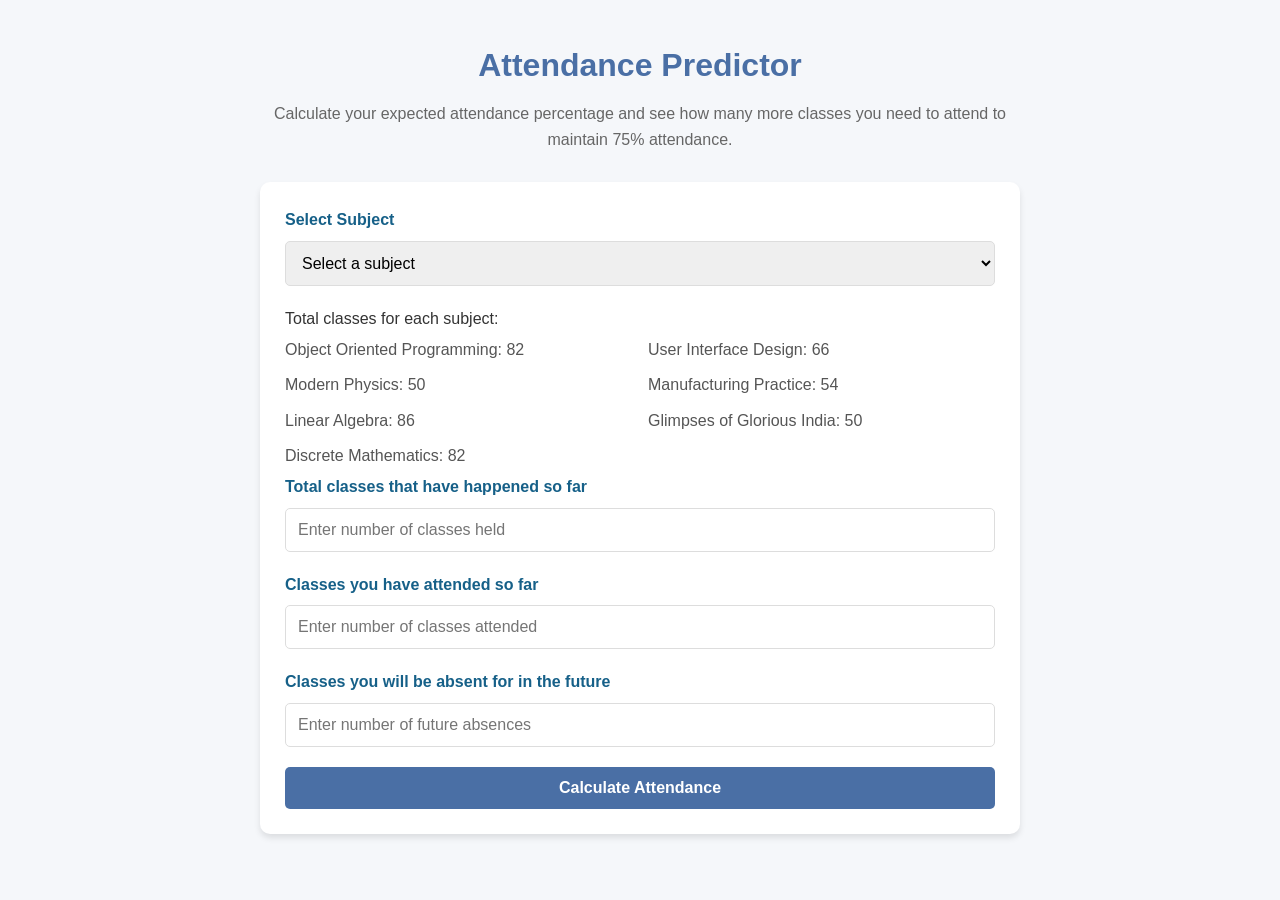
==== attendancepredictor.html @ 424a764b "attendance predictor for review 2" ====
<!DOCTYPE html>
<html lang="en">
<head>
    <meta charset="UTF-8">
    <meta name="viewport" content="width=device-width, initial-scale=1.0">
    <title>Attendance Predictor</title>
    <style>
        :root {
            --primary-color: #4a6fa5;
            --secondary-color: #166088;
            --accent-color: #4fc3f7;
            --background-color: #f5f7fa;
            --card-color: #ffffff;
            --text-color: #333333;
            --error-color: #e74c3c;
            --success-color: #2ecc71;
        }

        * {
            margin: 0;
            padding: 0;
            box-sizing: border-box;
            font-family: 'Segoe UI', Tahoma, Geneva, Verdana, sans-serif;
        }

        body {
            background-color: var(--background-color);
            color: var(--text-color);
            line-height: 1.6;
            padding: 20px;
        }

        .container {
            max-width: 800px;
            margin: 0 auto;
            padding: 20px;
        }

        header {
            text-align: center;
            margin-bottom: 30px;
        }

        h1 {
            color: var(--primary-color);
            margin-bottom: 10px;
        }

        .description {
            color: #666;
            margin-bottom: 20px;
        }

        .card {
            background-color: var(--card-color);
            border-radius: 10px;
            box-shadow: 0 4px 6px rgba(0, 0, 0, 0.1);
            padding: 25px;
            margin-bottom: 20px;
        }

        .form-group {
            margin-bottom: 20px;
        }

        label {
            display: block;
            margin-bottom: 8px;
            font-weight: 600;
            color: var(--secondary-color);
        }

        select, input {
            width: 100%;
            padding: 12px;
            border: 1px solid #ddd;
            border-radius: 5px;
            font-size: 16px;
            transition: border 0.3s;
        }

        select:focus, input:focus {
            border-color: var(--accent-color);
            outline: none;
            box-shadow: 0 0 0 2px rgba(79, 195, 247, 0.2);
        }

        button {
            background-color: var(--primary-color);
            color: white;
            border: none;
            padding: 12px 20px;
            border-radius: 5px;
            cursor: pointer;
            font-size: 16px;
            font-weight: 600;
            width: 100%;
            transition: background-color 0.3s;
        }

        button:hover {
            background-color: var(--secondary-color);
        }

        .results {
            display: none;
            margin-top: 30px;
        }

        .result-card {
            background-color: var(--card-color);
            border-radius: 10px;
            box-shadow: 0 4px 6px rgba(0, 0, 0, 0.1);
            padding: 20px;
            margin-bottom: 15px;
            border-left: 4px solid var(--accent-color);
        }

        .result-card h3 {
            color: var(--secondary-color);
            margin-bottom: 10px;
        }

        .error {
            color: var(--error-color);
            margin-top: 5px;
            font-size: 14px;
            display: none;
        }

        .subject-list {
            margin-top: 15px;
        }

        .subject-list ul {
            list-style-type: none;
            columns: 2;
        }

        .subject-list li {
            padding: 5px 0;
            color: #555;
        }

        @media (max-width: 600px) {
            .subject-list ul {
                columns: 1;
            }
            
            .container {
                padding: 10px;
            }
            
            .card {
                padding: 15px;
            }
        }

        .percentage-display {
            font-size: 24px;
            font-weight: bold;
            color: var(--primary-color);
            margin: 10px 0;
        }

        .good {
            color: var(--success-color);
        }

        .warning {
            color: #f39c12;
        }

        .danger {
            color: var(--error-color);
        }
    </style>
</head>
<body>
    <div class="container">
        <header>
            <h1>Attendance Predictor</h1>
            <p class="description">Calculate your expected attendance percentage and see how many more classes you need to attend to maintain 75% attendance.</p>
        </header>

        <div class="card">
            <div class="form-group">
                <label for="subject">Select Subject</label>
                <select id="subject" required>
                    <option value="" disabled selected>Select a subject</option>
                    <option value="object oriented programming">Object Oriented Programming</option>
                    <option value="modern physics">Modern Physics</option>
                    <option value="linear algebra">Linear Algebra</option>
                    <option value="discreate mathematics">Discrete Mathematics</option>
                    <option value="User Interface Design">User Interface Design</option>
                    <option value="manufacturing Practice">Manufacturing Practice</option>
                    <option value="Glimpses of glorious India">Glimpses of Glorious India</option>
                </select>
                <div id="subjectError" class="error">Please select a subject</div>
            </div>

            <div class="subject-list">
                <p>Total classes for each subject:</p>
                <ul>
                    <li>Object Oriented Programming: 82</li>
                    <li>Modern Physics: 50</li>
                    <li>Linear Algebra: 86</li>
                    <li>Discrete Mathematics: 82</li>
                    <li>User Interface Design: 66</li>
                    <li>Manufacturing Practice: 54</li>
                    <li>Glimpses of Glorious India: 50</li>
                </ul>
            </div>

            <div class="form-group">
                <label for="classesHappened">Total classes that have happened so far</label>
                <input type="number" id="classesHappened" min="0" placeholder="Enter number of classes held">
                <div id="happenedError" class="error">Please enter a valid number</div>
            </div>

            <div class="form-group">
                <label for="classesAttended">Classes you have attended so far</label>
                <input type="number" id="classesAttended" min="0" placeholder="Enter number of classes attended">
                <div id="attendedError" class="error">Please enter a valid number</div>
            </div>

            <div class="form-group">
                <label for="futureAbsences">Classes you will be absent for in the future</label>
                <input type="number" id="futureAbsences" min="0" placeholder="Enter number of future absences">
                <div id="absencesError" class="error">Please enter a valid number</div>
            </div>

            <button id="calculateBtn">Calculate Attendance</button>
        </div>

        <div id="results" class="results">
            <div class="result-card">
                <h3>Projected Attendance</h3>
                <div id="finalPercentage" class="percentage-display">0%</div>
                <p>This is your predicted attendance percentage at the end of the course based on your inputs.</p>
            </div>

            <div class="result-card">
                <h3>Attendance Recommendation</h3>
                <div id="additionalClasses" class="percentage-display">0</div>
                <p>To achieve 75% attendance, you need to attend this many additional classes beyond your current plan.</p>
            </div>
        </div>
    </div>

    <script>
        document.addEventListener('DOMContentLoaded', function() {
            const subjectSelect = document.getElementById('subject');
            const classesHappenedInput = document.getElementById('classesHappened');
            const classesAttendedInput = document.getElementById('classesAttended');
            const futureAbsencesInput = document.getElementById('futureAbsences');
            const calculateBtn = document.getElementById('calculateBtn');
            const resultsDiv = document.getElementById('results');
            const finalPercentageDiv = document.getElementById('finalPercentage');
            const additionalClassesDiv = document.getElementById('additionalClasses');
            
            // Error elements
            const subjectError = document.getElementById('subjectError');
            const happenedError = document.getElementById('happenedError');
            const attendedError = document.getElementById('attendedError');
            const absencesError = document.getElementById('absencesError');

            // Subject data
            const subjectData = {
                "object oriented programming": 82,
                "modern physics": 50,
                "linear algebra": 86,
                "discreate mathematics": 82,
                "User Interface Design": 66,
                "manufacturing Practice": 54,
                "Glimpses of glorious India": 50
            };

            calculateBtn.addEventListener('click', function() {
                // Reset errors
                subjectError.style.display = 'none';
                happenedError.style.display = 'none';
                attendedError.style.display = 'none';
                absencesError.style.display = 'none';
                
                // Validate inputs
                let isValid = true;
                
                if (!subjectSelect.value) {
                    subjectError.style.display = 'block';
                    isValid = false;
                }
                
                if (!classesHappenedInput.value || isNaN(classesHappenedInput.value)) {
                    happenedError.style.display = 'block';
                    isValid = false;
                }
                
                if (!classesAttendedInput.value || isNaN(classesAttendedInput.value)) {
                    attendedError.style.display = 'block';
                    isValid = false;
                }
                
                if (!futureAbsencesInput.value || isNaN(futureAbsencesInput.value)) {
                    absencesError.style.display = 'block';
                    isValid = false;
                }
                
                if (!isValid) return;
                
                // Get values
                const subject = subjectSelect.value;
                const currentTotalHappened = parseInt(classesHappenedInput.value);
                const classesAttended = parseInt(classesAttendedInput.value);
                const futureAbsences = parseInt(futureAbsencesInput.value);
                
                // Validate numbers
                if (classesAttended > currentTotalHappened) {
                    attendedError.textContent = "Attended classes can't be more than total classes";
                    attendedError.style.display = 'block';
                    return;
                }
                
                // Perform calculations
                const endOfCourseTotal = subjectData[subject];
                const remainingClasses = endOfCourseTotal - currentTotalHappened;
                
                if (futureAbsences > remainingClasses) {
                    absencesError.textContent = "Future absences can't be more than remaining classes";
                    absencesError.style.display = 'block';
                    return;
                }
                
                const totalAttendedEnd = classesAttended + (remainingClasses - futureAbsences);
                const finalAttendancePercentage = (totalAttendedEnd / endOfCourseTotal) * 100;
                
                const totalAbsences = (currentTotalHappened - classesAttended) + futureAbsences;
                const requiredAttended75 = 3 * totalAbsences;
                const additionalClassesNeeded = Math.max(0, requiredAttended75 - classesAttended);
                
                // Display results
                finalPercentageDiv.textContent = finalAttendancePercentage.toFixed(2) + '%';
                
                // Color code based on percentage
                if (finalAttendancePercentage >= 75) {
                    finalPercentageDiv.className = 'percentage-display good';
                } else if (finalAttendancePercentage >= 60) {
                    finalPercentageDiv.className = 'percentage-display warning';
                } else {
                    finalPercentageDiv.className = 'percentage-display danger';
                }
                
                additionalClassesDiv.textContent = additionalClassesNeeded.toFixed(0);
                
                // Color code based on additional classes needed
                if (additionalClassesNeeded === 0) {
                    additionalClassesDiv.className = 'percentage-display good';
                } else if (additionalClassesNeeded <= 5) {
                    additionalClassesDiv.className = 'percentage-display warning';
                } else {
                    additionalClassesDiv.className = 'percentage-display danger';
                }
                
                resultsDiv.style.display = 'block';
                
                // Scroll to results
                resultsDiv.scrollIntoView({ behavior: 'smooth' });
            });
        });
    </script>
</body>
</html>
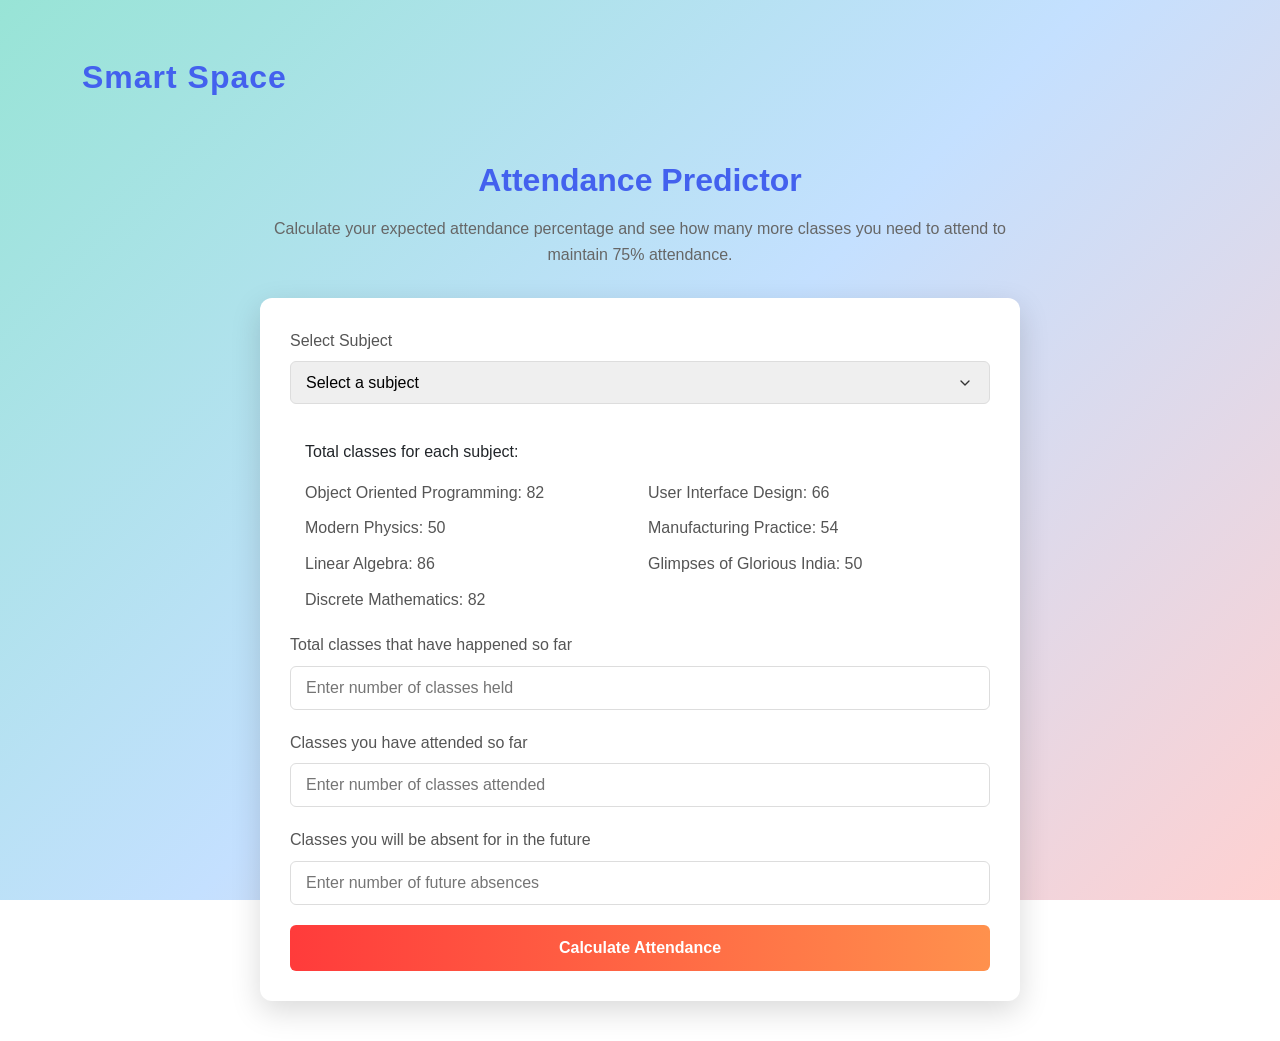
==== commit 8535c434: "Add files via upload review v2" ====
--- a/attendancepredictor.html
+++ b/attendancepredictor.html
@@ -1,372 +1,446 @@
-<!DOCTYPE html>
-<html lang="en">
-<head>
-    <meta charset="UTF-8">
-    <meta name="viewport" content="width=device-width, initial-scale=1.0">
-    <title>Attendance Predictor</title>
-    <style>
-        :root {
-            --primary-color: #4a6fa5;
-            --secondary-color: #166088;
-            --accent-color: #4fc3f7;
-            --background-color: #f5f7fa;
-            --card-color: #ffffff;
-            --text-color: #333333;
-            --error-color: #e74c3c;
-            --success-color: #2ecc71;
-        }
-
-        * {
-            margin: 0;
-            padding: 0;
-            box-sizing: border-box;
-            font-family: 'Segoe UI', Tahoma, Geneva, Verdana, sans-serif;
-        }
-
-        body {
-            background-color: var(--background-color);
-            color: var(--text-color);
-            line-height: 1.6;
-            padding: 20px;
-        }
-
-        .container {
-            max-width: 800px;
-            margin: 0 auto;
-            padding: 20px;
-        }
-
-        header {
-            text-align: center;
-            margin-bottom: 30px;
-        }
-
-        h1 {
-            color: var(--primary-color);
-            margin-bottom: 10px;
-        }
-
-        .description {
-            color: #666;
-            margin-bottom: 20px;
-        }
-
-        .card {
-            background-color: var(--card-color);
-            border-radius: 10px;
-            box-shadow: 0 4px 6px rgba(0, 0, 0, 0.1);
-            padding: 25px;
-            margin-bottom: 20px;
-        }
-
-        .form-group {
-            margin-bottom: 20px;
-        }
-
-        label {
-            display: block;
-            margin-bottom: 8px;
-            font-weight: 600;
-            color: var(--secondary-color);
-        }
-
-        select, input {
-            width: 100%;
-            padding: 12px;
-            border: 1px solid #ddd;
-            border-radius: 5px;
-            font-size: 16px;
-            transition: border 0.3s;
-        }
-
-        select:focus, input:focus {
-            border-color: var(--accent-color);
-            outline: none;
-            box-shadow: 0 0 0 2px rgba(79, 195, 247, 0.2);
-        }
-
-        button {
-            background-color: var(--primary-color);
-            color: white;
-            border: none;
-            padding: 12px 20px;
-            border-radius: 5px;
-            cursor: pointer;
-            font-size: 16px;
-            font-weight: 600;
-            width: 100%;
-            transition: background-color 0.3s;
-        }
-
-        button:hover {
-            background-color: var(--secondary-color);
-        }
-
-        .results {
-            display: none;
-            margin-top: 30px;
-        }
-
-        .result-card {
-            background-color: var(--card-color);
-            border-radius: 10px;
-            box-shadow: 0 4px 6px rgba(0, 0, 0, 0.1);
-            padding: 20px;
-            margin-bottom: 15px;
-            border-left: 4px solid var(--accent-color);
-        }
-
-        .result-card h3 {
-            color: var(--secondary-color);
-            margin-bottom: 10px;
-        }
-
-        .error {
-            color: var(--error-color);
-            margin-top: 5px;
-            font-size: 14px;
-            display: none;
-        }
-
-        .subject-list {
-            margin-top: 15px;
-        }
-
-        .subject-list ul {
-            list-style-type: none;
-            columns: 2;
-        }
-
-        .subject-list li {
-            padding: 5px 0;
-            color: #555;
-        }
-
-        @media (max-width: 600px) {
-            .subject-list ul {
-                columns: 1;
-            }
-            
-            .container {
-                padding: 10px;
-            }
-            
-            .card {
-                padding: 15px;
-            }
-        }
-
-        .percentage-display {
-            font-size: 24px;
-            font-weight: bold;
-            color: var(--primary-color);
-            margin: 10px 0;
-        }
-
-        .good {
-            color: var(--success-color);
-        }
-
-        .warning {
-            color: #f39c12;
-        }
-
-        .danger {
-            color: var(--error-color);
-        }
-    </style>
-</head>
-<body>
-    <div class="container">
-        <header>
-            <h1>Attendance Predictor</h1>
-            <p class="description">Calculate your expected attendance percentage and see how many more classes you need to attend to maintain 75% attendance.</p>
-        </header>
-
-        <div class="card">
-            <div class="form-group">
-                <label for="subject">Select Subject</label>
-                <select id="subject" required>
-                    <option value="" disabled selected>Select a subject</option>
-                    <option value="object oriented programming">Object Oriented Programming</option>
-                    <option value="modern physics">Modern Physics</option>
-                    <option value="linear algebra">Linear Algebra</option>
-                    <option value="discreate mathematics">Discrete Mathematics</option>
-                    <option value="User Interface Design">User Interface Design</option>
-                    <option value="manufacturing Practice">Manufacturing Practice</option>
-                    <option value="Glimpses of glorious India">Glimpses of Glorious India</option>
-                </select>
-                <div id="subjectError" class="error">Please select a subject</div>
-            </div>
-
-            <div class="subject-list">
-                <p>Total classes for each subject:</p>
-                <ul>
-                    <li>Object Oriented Programming: 82</li>
-                    <li>Modern Physics: 50</li>
-                    <li>Linear Algebra: 86</li>
-                    <li>Discrete Mathematics: 82</li>
-                    <li>User Interface Design: 66</li>
-                    <li>Manufacturing Practice: 54</li>
-                    <li>Glimpses of Glorious India: 50</li>
-                </ul>
-            </div>
-
-            <div class="form-group">
-                <label for="classesHappened">Total classes that have happened so far</label>
-                <input type="number" id="classesHappened" min="0" placeholder="Enter number of classes held">
-                <div id="happenedError" class="error">Please enter a valid number</div>
-            </div>
-
-            <div class="form-group">
-                <label for="classesAttended">Classes you have attended so far</label>
-                <input type="number" id="classesAttended" min="0" placeholder="Enter number of classes attended">
-                <div id="attendedError" class="error">Please enter a valid number</div>
-            </div>
-
-            <div class="form-group">
-                <label for="futureAbsences">Classes you will be absent for in the future</label>
-                <input type="number" id="futureAbsences" min="0" placeholder="Enter number of future absences">
-                <div id="absencesError" class="error">Please enter a valid number</div>
-            </div>
-
-            <button id="calculateBtn">Calculate Attendance</button>
-        </div>
-
-        <div id="results" class="results">
-            <div class="result-card">
-                <h3>Projected Attendance</h3>
-                <div id="finalPercentage" class="percentage-display">0%</div>
-                <p>This is your predicted attendance percentage at the end of the course based on your inputs.</p>
-            </div>
-
-            <div class="result-card">
-                <h3>Attendance Recommendation</h3>
-                <div id="additionalClasses" class="percentage-display">0</div>
-                <p>To achieve 75% attendance, you need to attend this many additional classes beyond your current plan.</p>
-            </div>
-        </div>
-    </div>
-
-    <script>
-        document.addEventListener('DOMContentLoaded', function() {
-            const subjectSelect = document.getElementById('subject');
-            const classesHappenedInput = document.getElementById('classesHappened');
-            const classesAttendedInput = document.getElementById('classesAttended');
-            const futureAbsencesInput = document.getElementById('futureAbsences');
-            const calculateBtn = document.getElementById('calculateBtn');
-            const resultsDiv = document.getElementById('results');
-            const finalPercentageDiv = document.getElementById('finalPercentage');
-            const additionalClassesDiv = document.getElementById('additionalClasses');
-            
-            // Error elements
-            const subjectError = document.getElementById('subjectError');
-            const happenedError = document.getElementById('happenedError');
-            const attendedError = document.getElementById('attendedError');
-            const absencesError = document.getElementById('absencesError');
-
-            // Subject data
-            const subjectData = {
-                "object oriented programming": 82,
-                "modern physics": 50,
-                "linear algebra": 86,
-                "discreate mathematics": 82,
-                "User Interface Design": 66,
-                "manufacturing Practice": 54,
-                "Glimpses of glorious India": 50
-            };
-
-            calculateBtn.addEventListener('click', function() {
-                // Reset errors
-                subjectError.style.display = 'none';
-                happenedError.style.display = 'none';
-                attendedError.style.display = 'none';
-                absencesError.style.display = 'none';
-                
-                // Validate inputs
-                let isValid = true;
-                
-                if (!subjectSelect.value) {
-                    subjectError.style.display = 'block';
-                    isValid = false;
-                }
-                
-                if (!classesHappenedInput.value || isNaN(classesHappenedInput.value)) {
-                    happenedError.style.display = 'block';
-                    isValid = false;
-                }
-                
-                if (!classesAttendedInput.value || isNaN(classesAttendedInput.value)) {
-                    attendedError.style.display = 'block';
-                    isValid = false;
-                }
-                
-                if (!futureAbsencesInput.value || isNaN(futureAbsencesInput.value)) {
-                    absencesError.style.display = 'block';
-                    isValid = false;
-                }
-                
-                if (!isValid) return;
-                
-                // Get values
-                const subject = subjectSelect.value;
-                const currentTotalHappened = parseInt(classesHappenedInput.value);
-                const classesAttended = parseInt(classesAttendedInput.value);
-                const futureAbsences = parseInt(futureAbsencesInput.value);
-                
-                // Validate numbers
-                if (classesAttended > currentTotalHappened) {
-                    attendedError.textContent = "Attended classes can't be more than total classes";
-                    attendedError.style.display = 'block';
-                    return;
-                }
-                
-                // Perform calculations
-                const endOfCourseTotal = subjectData[subject];
-                const remainingClasses = endOfCourseTotal - currentTotalHappened;
-                
-                if (futureAbsences > remainingClasses) {
-                    absencesError.textContent = "Future absences can't be more than remaining classes";
-                    absencesError.style.display = 'block';
-                    return;
-                }
-                
-                const totalAttendedEnd = classesAttended + (remainingClasses - futureAbsences);
-                const finalAttendancePercentage = (totalAttendedEnd / endOfCourseTotal) * 100;
-                
-                const totalAbsences = (currentTotalHappened - classesAttended) + futureAbsences;
-                const requiredAttended75 = 3 * totalAbsences;
-                const additionalClassesNeeded = Math.max(0, requiredAttended75 - classesAttended);
-                
-                // Display results
-                finalPercentageDiv.textContent = finalAttendancePercentage.toFixed(2) + '%';
-                
-                // Color code based on percentage
-                if (finalAttendancePercentage >= 75) {
-                    finalPercentageDiv.className = 'percentage-display good';
-                } else if (finalAttendancePercentage >= 60) {
-                    finalPercentageDiv.className = 'percentage-display warning';
-                } else {
-                    finalPercentageDiv.className = 'percentage-display danger';
-                }
-                
-                additionalClassesDiv.textContent = additionalClassesNeeded.toFixed(0);
-                
-                // Color code based on additional classes needed
-                if (additionalClassesNeeded === 0) {
-                    additionalClassesDiv.className = 'percentage-display good';
-                } else if (additionalClassesNeeded <= 5) {
-                    additionalClassesDiv.className = 'percentage-display warning';
-                } else {
-                    additionalClassesDiv.className = 'percentage-display danger';
-                }
-                
-                resultsDiv.style.display = 'block';
-                
-                // Scroll to results
-                resultsDiv.scrollIntoView({ behavior: 'smooth' });
-            });
-        });
-    </script>
-</body>
+<!DOCTYPE html>
+<html lang="en">
+<head>
+    <meta charset="UTF-8">
+    <meta name="viewport" content="width=device-width, initial-scale=1.0">
+    <title>Smart Space - Attendance Predictor</title>
+    <style>
+        :root {
+            --primary: #4361ee;
+            --secondary: #3f37c9;
+            --accent: #4cc9f0;
+            --light: #f8f9fa;
+            --dark: #212529;
+            --gradient-start: #98e4d6;
+            --gradient-mid: #c4e0ff;
+            --gradient-end: #ffd1d1;
+            --success-color: #2ecc71;
+            --warning-color: #f39c12;
+            --error-color: #e74c3c;
+        }
+
+        * {
+            margin: 0;
+            padding: 0;
+            box-sizing: border-box;
+            font-family: "Arial", sans-serif;
+        }
+
+        html, body {
+            height: 100%;
+            width: 100%;
+        }
+
+        body {
+            background: linear-gradient(135deg, var(--gradient-start) 0%, var(--gradient-mid) 50%, var(--gradient-end) 100%);
+            background-attachment: fixed;
+            background-size: cover;
+            color: var(--dark);
+            line-height: 1.6;
+            padding: 20px;
+        }
+
+        .nav-container {
+            display: flex;
+            justify-content: space-between;
+            align-items: center;
+            padding: 1.5rem 5%;
+            position: relative;
+            z-index: 100;
+        }
+
+        .logo {
+            font-family: 'Arial', sans-serif;
+            font-size: 2rem;
+            font-weight: 700;
+            color: var(--primary);
+            text-decoration: none;
+            letter-spacing: 1px;
+            position: relative;
+            padding: 0.5rem 0;
+        }
+
+        .logo::after {
+            content: '';
+            position: absolute;
+            bottom: 0;
+            left: 0;
+            width: 100%;
+            height: 3px;
+            background: linear-gradient(90deg, var(--primary), var(--accent));
+            transform: scaleX(0);
+            transform-origin: right;
+            transition: transform 0.4s ease;
+        }
+
+        .logo:hover::after {
+            transform: scaleX(1);
+            transform-origin: left;
+        }
+
+        .container {
+            max-width: 800px;
+            margin: 0 auto;
+            padding: 20px;
+        }
+
+        header {
+            text-align: center;
+            margin-bottom: 30px;
+        }
+
+        h1 {
+            color: var(--primary);
+            margin-bottom: 10px;
+            font-size: 32px;
+        }
+
+        .description {
+            color: #666;
+            margin-bottom: 20px;
+        }
+
+        .card {
+            background-color: white;
+            border-radius: 12px;
+            box-shadow: 0 10px 30px rgba(0, 0, 0, 0.15);
+            padding: 30px;
+            margin-bottom: 20px;
+        }
+
+        .form-group {
+            margin-bottom: 20px;
+        }
+
+        label {
+            display: block;
+            margin-bottom: 8px;
+            font-weight: 500;
+            color: #555;
+        }
+
+        select, input {
+            width: 100%;
+            padding: 12px 15px;
+            border: 1px solid #ddd;
+            border-radius: 6px;
+            font-size: 16px;
+            transition: border-color 0.3s;
+        }
+
+        select:focus, input:focus {
+            border-color: var(--primary);
+            outline: none;
+        }
+
+        select {
+            appearance: none;
+            -webkit-appearance: none;
+            -moz-appearance: none;
+            background-image: url("data:image/svg+xml;charset=UTF-8,%3csvg xmlns='http://www.w3.org/2000/svg' viewBox='0 0 24 24' fill='none' stroke='%23333' stroke-width='2' stroke-linecap='round' stroke-linejoin='round'%3e%3cpolyline points='6 9 12 15 18 9'%3e%3c/polyline%3e%3c/svg%3e");
+            background-repeat: no-repeat;
+            background-position: right 1rem center;
+            background-size: 1em;
+        }
+
+        button {
+            width: 100%;
+            padding: 14px;
+            background: linear-gradient(90deg, #ff3b3b 0%, #ff914d 100%);
+            color: white;
+            border: none;
+            border-radius: 6px;
+            font-size: 16px;
+            font-weight: 600;
+            cursor: pointer;
+            transition: transform 0.2s ease, box-shadow 0.2s ease;
+        }
+
+        button:hover {
+            transform: translateY(-2px);
+            box-shadow: 0 5px 15px rgba(255, 59, 59, 0.3);
+        }
+
+        .results {
+            display: none;
+            margin-top: 30px;
+        }
+
+        .result-card {
+            background-color: white;
+            border-radius: 12px;
+            box-shadow: 0 10px 30px rgba(0, 0, 0, 0.15);
+            padding: 25px;
+            margin-bottom: 20px;
+            border-left: 4px solid var(--primary);
+        }
+
+        .result-card h3 {
+            color: var(--primary);
+            margin-bottom: 15px;
+            font-size: 22px;
+        }
+
+        .error {
+            color: var(--error-color);
+            margin-top: 5px;
+            font-size: 14px;
+            display: none;
+        }
+
+        .subject-list {
+            margin-top: 15px;
+            background-color: rgba(255, 255, 255, 0.6);
+            padding: 15px;
+            border-radius: 8px;
+        }
+
+        .subject-list ul {
+            list-style-type: none;
+            columns: 2;
+            margin-top: 10px;
+        }
+
+        .subject-list li {
+            padding: 5px 0;
+            color: #555;
+        }
+
+        @media (max-width: 768px) {
+            .subject-list ul {
+                columns: 1;
+            }
+            
+            .container {
+                padding: 10px;
+            }
+            
+            .card {
+                padding: 20px;
+            }
+        }
+
+        .percentage-display {
+            font-size: 28px;
+            font-weight: bold;
+            color: var(--primary);
+            margin: 15px 0;
+            text-align: center;
+        }
+
+        .good {
+            color: var(--success-color);
+        }
+
+        .warning {
+            color: var(--warning-color);
+        }
+
+        .danger {
+            color: var(--error-color);
+        }
+    </style>
+    <link rel="preconnect" href="https://fonts.gstatic.com" crossorigin>
+    <link href="https://fonts.googleapis.com/css2?family=Big+Shoulders+Stencil:opsz,wght@10..72,100..900&family=Kanit:ital,wght@0,100;0,200;0,300;0,400;0,500;0,600;0,700;0,800;0,900;1,100;1,200;1,300;1,400;1,500;1,600;1,700;1,800;1,900&display=swap" rel="stylesheet">
+    <link rel="stylesheet" href="css/universal.css">
+</head>
+<body>
+    <div class="header">
+        <div class="nav-container">
+            <a href="realhome.html" class="logo">Smart Space</a>
+        </div>
+    </div>
+
+    <div class="container">
+        <header>
+            <h1>Attendance Predictor</h1>
+            <p class="description">Calculate your expected attendance percentage and see how many more classes you need to attend to maintain 75% attendance.</p>
+        </header>
+
+        <div class="card">
+            <div class="form-group">
+                <label for="subject">Select Subject</label>
+                <select id="subject" required>
+                    <option value="" disabled selected>Select a subject</option>
+                    <option value="object oriented programming">Object Oriented Programming</option>
+                    <option value="modern physics">Modern Physics</option>
+                    <option value="linear algebra">Linear Algebra</option>
+                    <option value="discreate mathematics">Discrete Mathematics</option>
+                    <option value="User Interface Design">User Interface Design</option>
+                    <option value="manufacturing Practice">Manufacturing Practice</option>
+                    <option value="Glimpses of glorious India">Glimpses of Glorious India</option>
+                </select>
+                <div id="subjectError" class="error">Please select a subject</div>
+            </div>
+
+            <div class="subject-list">
+                <p>Total classes for each subject:</p>
+                <ul>
+                    <li>Object Oriented Programming: 82</li>
+                    <li>Modern Physics: 50</li>
+                    <li>Linear Algebra: 86</li>
+                    <li>Discrete Mathematics: 82</li>
+                    <li>User Interface Design: 66</li>
+                    <li>Manufacturing Practice: 54</li>
+                    <li>Glimpses of Glorious India: 50</li>
+                </ul>
+            </div>
+
+            <div class="form-group">
+                <label for="classesHappened">Total classes that have happened so far</label>
+                <input type="number" id="classesHappened" min="0" placeholder="Enter number of classes held">
+                <div id="happenedError" class="error">Please enter a valid number</div>
+            </div>
+
+            <div class="form-group">
+                <label for="classesAttended">Classes you have attended so far</label>
+                <input type="number" id="classesAttended" min="0" placeholder="Enter number of classes attended">
+                <div id="attendedError" class="error">Please enter a valid number</div>
+            </div>
+
+            <div class="form-group">
+                <label for="futureAbsences">Classes you will be absent for in the future</label>
+                <input type="number" id="futureAbsences" min="0" placeholder="Enter number of future absences">
+                <div id="absencesError" class="error">Please enter a valid number</div>
+            </div>
+
+            <button id="calculateBtn">Calculate Attendance</button>
+        </div>
+
+        <div id="results" class="results">
+            <div class="result-card">
+                <h3>Projected Attendance</h3>
+                <div id="finalPercentage" class="percentage-display">0%</div>
+                <p>This is your predicted attendance percentage at the end of the course based on your inputs.</p>
+            </div>
+
+            <div class="result-card">
+                <h3>Attendance Recommendation</h3>
+                <div id="additionalClasses" class="percentage-display">0</div>
+                <p>To achieve 75% attendance, you need to attend this many additional classes beyond your current plan.</p>
+            </div>
+        </div>
+    </div>
+
+    <script>
+        document.addEventListener('DOMContentLoaded', function() {
+            const subjectSelect = document.getElementById('subject');
+            const classesHappenedInput = document.getElementById('classesHappened');
+            const classesAttendedInput = document.getElementById('classesAttended');
+            const futureAbsencesInput = document.getElementById('futureAbsences');
+            const calculateBtn = document.getElementById('calculateBtn');
+            const resultsDiv = document.getElementById('results');
+            const finalPercentageDiv = document.getElementById('finalPercentage');
+            const additionalClassesDiv = document.getElementById('additionalClasses');
+            
+            // Error elements
+            const subjectError = document.getElementById('subjectError');
+            const happenedError = document.getElementById('happenedError');
+            const attendedError = document.getElementById('attendedError');
+            const absencesError = document.getElementById('absencesError');
+
+            // Subject data
+            const subjectData = {
+                "object oriented programming": 82,
+                "modern physics": 50,
+                "linear algebra": 86,
+                "discreate mathematics": 82,
+                "User Interface Design": 66,
+                "manufacturing Practice": 54,
+                "Glimpses of glorious India": 50
+            };
+
+            calculateBtn.addEventListener('click', function() {
+                // Reset errors
+                subjectError.style.display = 'none';
+                happenedError.style.display = 'none';
+                attendedError.style.display = 'none';
+                absencesError.style.display = 'none';
+                
+                // Validate inputs
+                let isValid = true;
+                
+                if (!subjectSelect.value) {
+                    subjectError.style.display = 'block';
+                    isValid = false;
+                }
+                
+                if (!classesHappenedInput.value || isNaN(classesHappenedInput.value)) {
+                    happenedError.style.display = 'block';
+                    isValid = false;
+                }
+                
+                if (!classesAttendedInput.value || isNaN(classesAttendedInput.value)) {
+                    attendedError.style.display = 'block';
+                    isValid = false;
+                }
+                
+                if (!futureAbsencesInput.value || isNaN(futureAbsencesInput.value)) {
+                    absencesError.style.display = 'block';
+                    isValid = false;
+                }
+                
+                if (!isValid) return;
+                
+                // Get values
+                const subject = subjectSelect.value;
+                const currentTotalHappened = parseInt(classesHappenedInput.value);
+                const classesAttended = parseInt(classesAttendedInput.value);
+                const futureAbsences = parseInt(futureAbsencesInput.value);
+                
+                // Validate numbers
+                if (classesAttended > currentTotalHappened) {
+                    attendedError.textContent = "Attended classes can't be more than total classes";
+                    attendedError.style.display = 'block';
+                    return;
+                }
+                
+                // Perform calculations
+                const endOfCourseTotal = subjectData[subject];
+                const remainingClasses = endOfCourseTotal - currentTotalHappened;
+                
+                if (futureAbsences > remainingClasses) {
+                    absencesError.textContent = "Future absences can't be more than remaining classes";
+                    absencesError.style.display = 'block';
+                    return;
+                }
+                
+                const totalAttendedEnd = classesAttended + (remainingClasses - futureAbsences);
+                const finalAttendancePercentage = (totalAttendedEnd / endOfCourseTotal) * 100;
+                
+                const totalAbsences = (currentTotalHappened - classesAttended) + futureAbsences;
+                const requiredAttended75 = 3 * totalAbsences;
+                const additionalClassesNeeded = Math.max(0, requiredAttended75 - classesAttended);
+                
+                // Display results
+                finalPercentageDiv.textContent = finalAttendancePercentage.toFixed(2) + '%';
+                
+                // Color code based on percentage
+                if (finalAttendancePercentage >= 75) {
+                    finalPercentageDiv.className = 'percentage-display good';
+                } else if (finalAttendancePercentage >= 60) {
+                    finalPercentageDiv.className = 'percentage-display warning';
+                } else {
+                    finalPercentageDiv.className = 'percentage-display danger';
+                }
+                
+                additionalClassesDiv.textContent = additionalClassesNeeded.toFixed(0);
+                
+                // Color code based on additional classes needed
+                if (additionalClassesNeeded === 0) {
+                    additionalClassesDiv.className = 'percentage-display good';
+                } else if (additionalClassesNeeded <= 5) {
+                    additionalClassesDiv.className = 'percentage-display warning';
+                } else {
+                    additionalClassesDiv.className = 'percentage-display danger';
+                }
+                
+                resultsDiv.style.display = 'block';
+                
+                // Scroll to results
+                resultsDiv.scrollIntoView({ behavior: 'smooth' });
+            });
+        });
+    </script>
+</body>
 </html>
